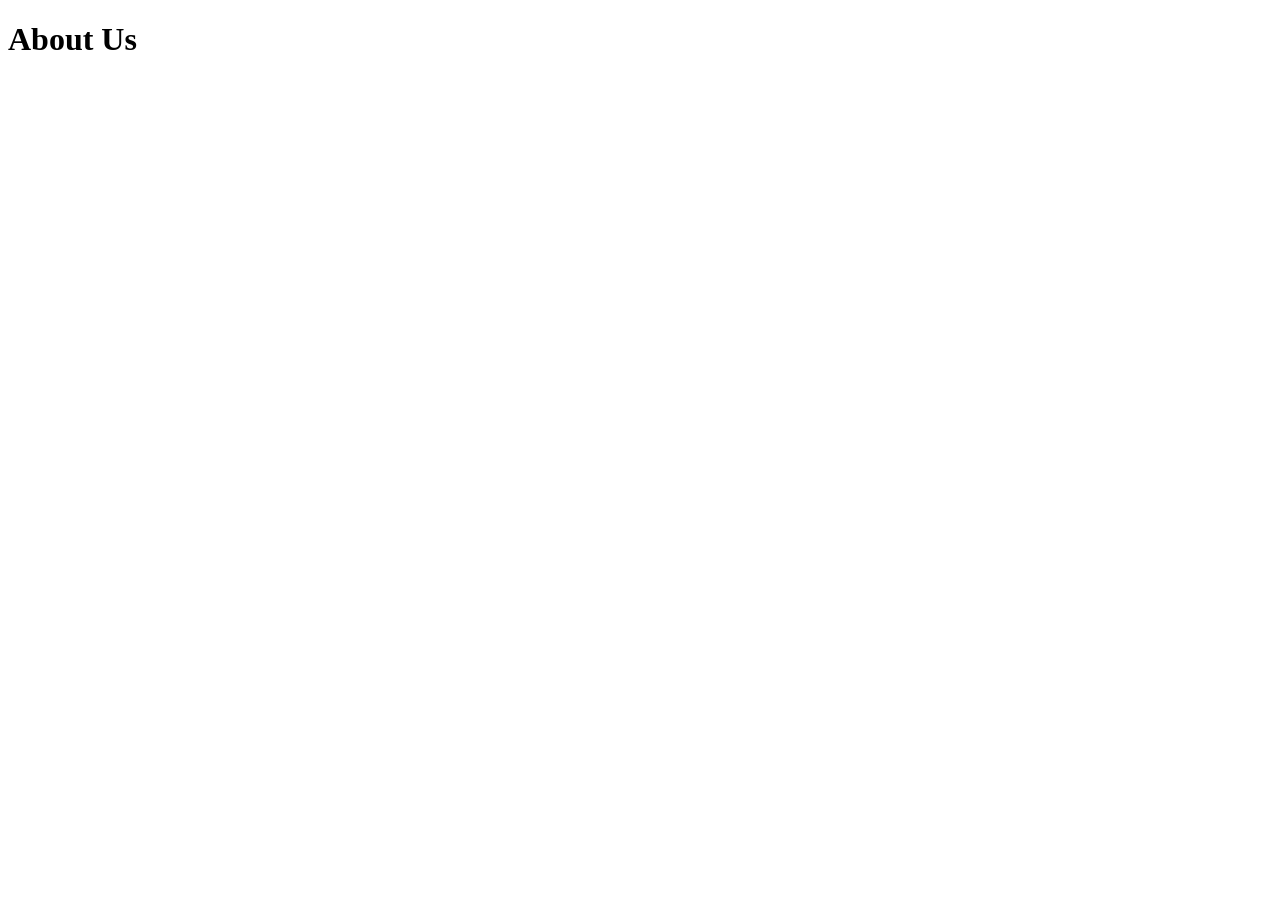
==== about.html @ 8498214c "added home content" ====
<!DOCTYPE html>
<html lang="en">
<head>
  <meta charset="UTF-8">
  <meta name="viewport" content="width=device-width, initial-scale=1.0">
  <title>about us</title>
</head>
<body>
  <h1>About Us</h1>
</body>
</html>
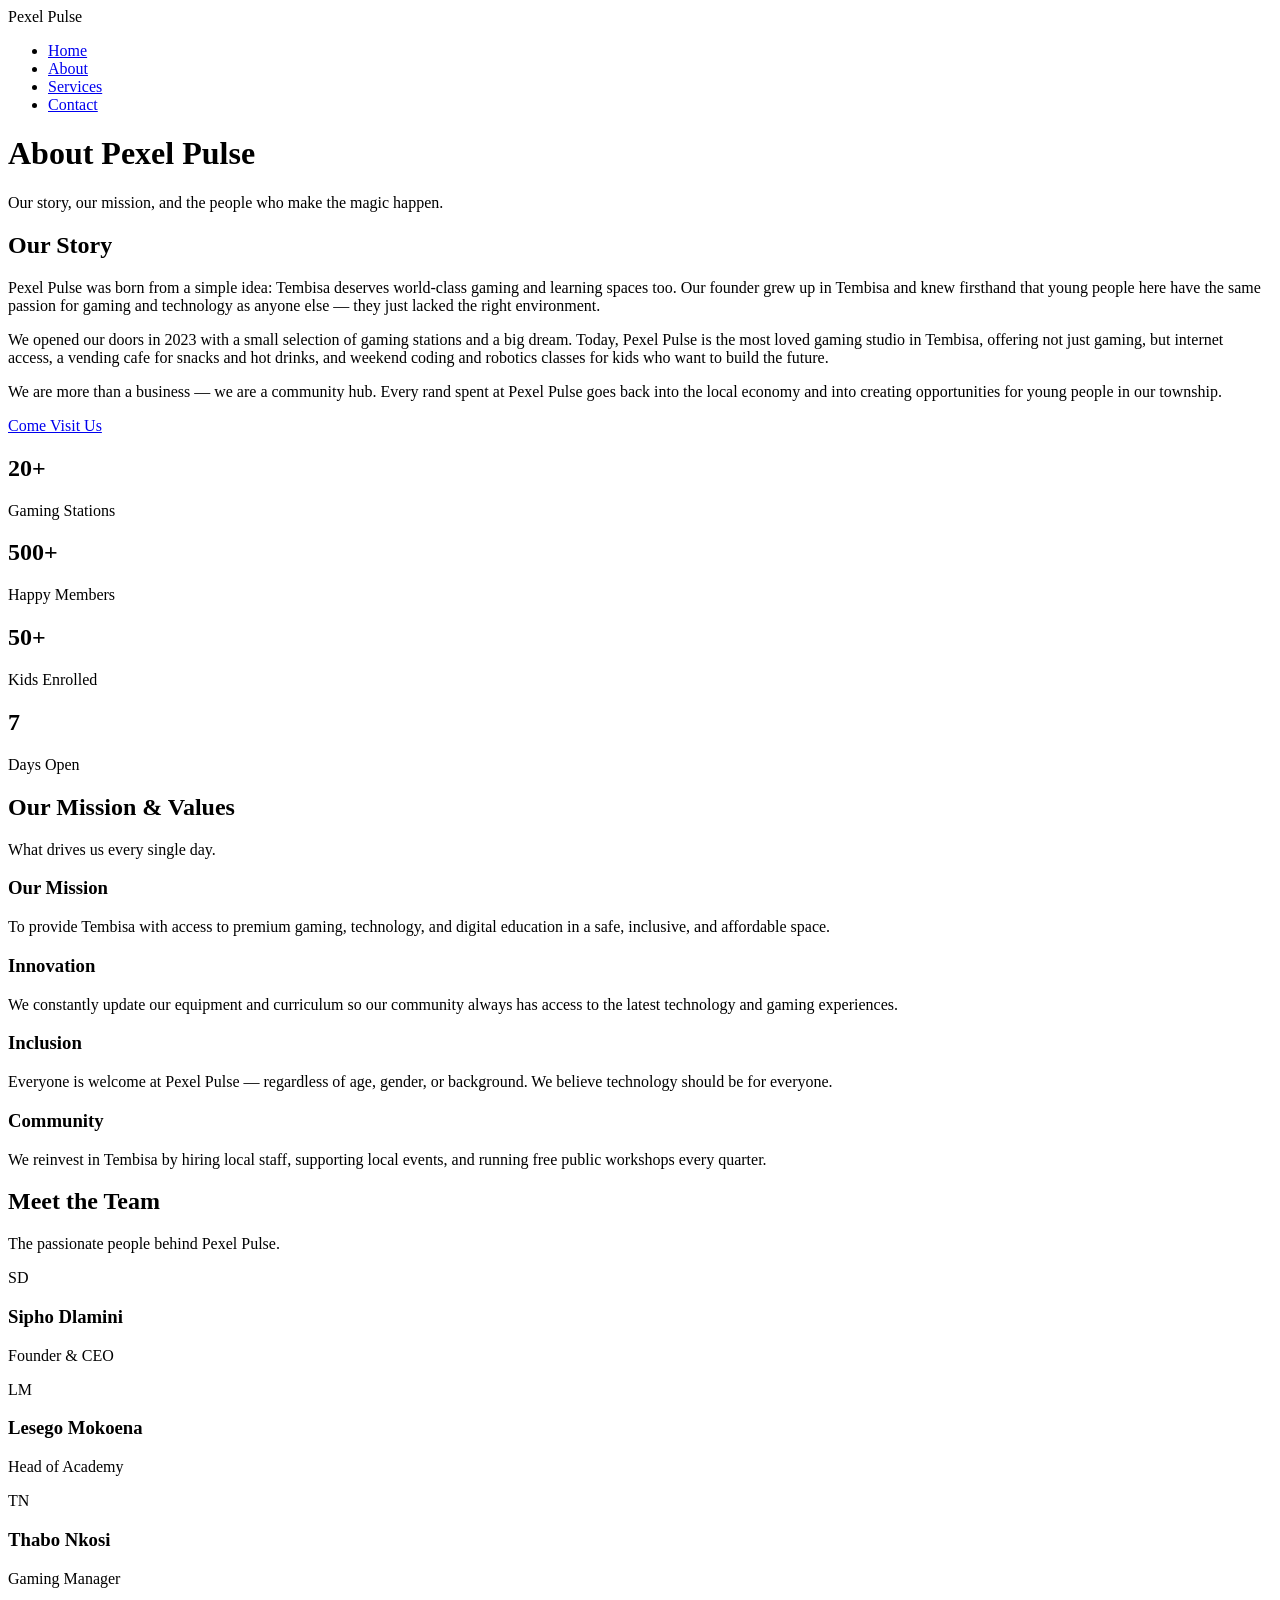
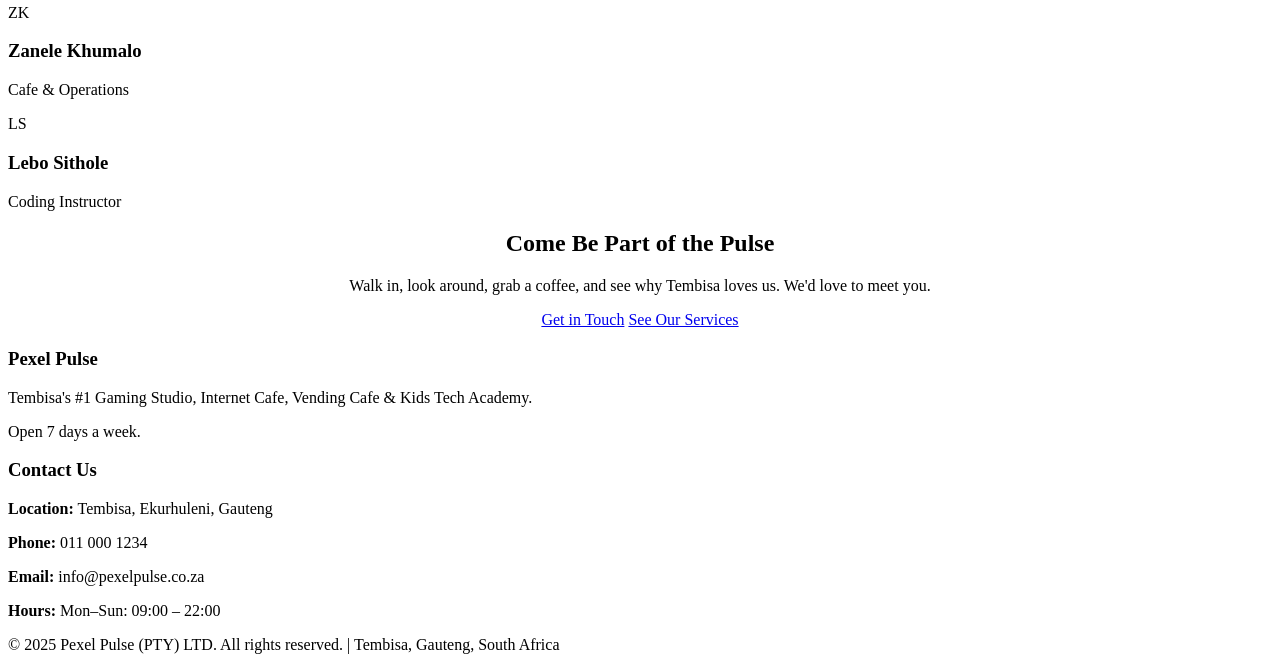
==== commit 8ace3d76: "added about page content" ====
--- a/about.html
+++ b/about.html
@@ -6,6 +6,194 @@
   <title>about us</title>
 </head>
 <body>
-  <h1>About Us</h1>
+
+  <!-- ==================== HEADER ==================== -->
+  <header>
+    <div class="header-inner">
+
+      <!-- Logo -->
+      <div class="logo">Pexel <span>Pulse</span></div>
+
+      <!-- Navigation Menu -->
+      <nav>
+        <ul>
+          <li><a href="index.html">Home</a></li>
+          <li><a href="about.html" class="active">About</a></li>
+          <li><a href="services.html">Services</a></li>
+          <li><a href="contact.html">Contact</a></li>
+        </ul>
+      </nav>
+
+    </div>
+  </header>
+
+  <!-- ==================== PAGE BANNER ==================== -->
+  <div class="page-banner">
+    <h1>About <span style="color: var(--secondary);">Pexel Pulse</span></h1>
+    <p>Our story, our mission, and the people who make the magic happen.</p>
+  </div>
+
+  <!-- ==================== OUR STORY SECTION ==================== -->
+  <div class="section">
+
+    <div class="about-intro">
+
+      <!-- Text -->
+      <div class="about-text">
+        <h2>Our Story</h2>
+        <p>Pexel Pulse was born from a simple idea: Tembisa deserves world-class gaming and learning spaces too. Our founder grew up in Tembisa and knew firsthand that young people here have the same passion for gaming and technology as anyone else — they just lacked the right environment.</p>
+        <p>We opened our doors in 2023 with a small selection of gaming stations and a big dream. Today, Pexel Pulse is the most loved gaming studio in Tembisa, offering not just gaming, but internet access, a vending cafe for snacks and hot drinks, and weekend coding and robotics classes for kids who want to build the future.</p>
+        <p>We are more than a business — we are a community hub. Every rand spent at Pexel Pulse goes back into the local economy and into creating opportunities for young people in our township.</p>
+        <a href="contact.html" class="btn btn-primary">Come Visit Us</a>
+      </div>
+
+      <!-- Visual Placeholder (where an image would go) -->
+      <div class="about-image"></div>
+
+    </div><!-- end about-intro -->
+
+    <!-- Stats Row -->
+    <div class="stats-row">
+
+      <div class="stat-box">
+        <h2>20+</h2>
+        <p>Gaming Stations</p>
+      </div>
+
+      <div class="stat-box">
+        <h2>500+</h2>
+        <p>Happy Members</p>
+      </div>
+
+      <div class="stat-box">
+        <h2>50+</h2>
+        <p>Kids Enrolled</p>
+      </div>
+
+      <div class="stat-box">
+        <h2>7</h2>
+        <p>Days Open</p>
+      </div>
+
+    </div><!-- end stats-row -->
+
+  </div><!-- end section -->
+
+  <!-- ==================== MISSION & VALUES ==================== -->
+  <div class="section-dark">
+    <div class="section">
+
+      <div class="section-title">
+        <h2>Our Mission &amp; Values</h2>
+        <p>What drives us every single day.</p>
+      </div>
+
+      <div class="cards-grid">
+
+        <div class="card">
+          <h3>Our Mission</h3>
+          <p>To provide Tembisa with access to premium gaming, technology, and digital education in a safe, inclusive, and affordable space.</p>
+        </div>
+
+        <div class="card">
+          <h3>Innovation</h3>
+          <p>We constantly update our equipment and curriculum so our community always has access to the latest technology and gaming experiences.</p>
+        </div>
+
+        <div class="card">
+          <h3>Inclusion</h3>
+          <p>Everyone is welcome at Pexel Pulse — regardless of age, gender, or background. We believe technology should be for everyone.</p>
+        </div>
+
+        <div class="card">
+          <h3>Community</h3>
+          <p>We reinvest in Tembisa by hiring local staff, supporting local events, and running free public workshops every quarter.</p>
+        </div>
+
+      </div><!-- end cards-grid -->
+
+    </div>
+  </div>
+
+  <!-- ==================== MEET THE TEAM ==================== -->
+  <div class="section">
+
+    <div class="section-title">
+      <h2>Meet the Team</h2>
+      <p>The passionate people behind Pexel Pulse.</p>
+    </div>
+
+    <div class="team-grid">
+
+      <div class="team-card">
+        <div class="avatar">SD</div>
+        <h3>Sipho Dlamini</h3>
+        <p>Founder &amp; CEO</p>
+      </div>
+
+      <div class="team-card">
+        <div class="avatar">LM</div>
+        <h3>Lesego Mokoena</h3>
+        <p>Head of Academy</p>
+      </div>
+
+      <div class="team-card">
+        <div class="avatar">TN</div>
+        <h3>Thabo Nkosi</h3>
+        <p>Gaming Manager</p>
+      </div>
+
+      <div class="team-card">
+        <div class="avatar">ZK</div>
+        <h3>Zanele Khumalo</h3>
+        <p>Cafe &amp; Operations</p>
+      </div>
+
+      <div class="team-card">
+        <div class="avatar">LS</div>
+        <h3>Lebo Sithole</h3>
+        <p>Coding Instructor</p>
+      </div>
+
+    </div><!-- end team-grid -->
+
+  </div>
+
+  <!-- ==================== CALL TO ACTION ==================== -->
+  <div class="section-dark">
+    <div class="section" style="text-align: center;">
+      <h2>Come Be Part of the Pulse</h2>
+      <p>Walk in, look around, grab a coffee, and see why Tembisa loves us. We'd love to meet you.</p>
+      <a href="contact.html" class="btn btn-primary">Get in Touch</a>
+      <a href="services.html" class="btn btn-outline">See Our Services</a>
+    </div>
+  </div>
+
+  <!-- ==================== FOOTER ==================== -->
+  <footer>
+    <div class="footer-inner">
+
+      <div class="footer-col">
+        <h3>Pexel <span style="color: var(--secondary);">Pulse</span></h3>
+        <p>Tembisa's #1 Gaming Studio, Internet Cafe, Vending Cafe &amp; Kids Tech Academy.</p>
+        <p>Open 7 days a week.</p>
+      </div>
+
+      <div class="footer-col">
+        <h3>Contact Us</h3>
+        <p><strong>Location:</strong> Tembisa, Ekurhuleni, Gauteng</p>
+        <p><strong>Phone:</strong> 011 000 1234</p>
+        <p><strong>Email:</strong> info@pexelpulse.co.za</p>
+        <p><strong>Hours:</strong> Mon–Sun: 09:00 – 22:00</p>
+      </div>
+
+    </div>
+
+    <div class="footer-bottom">
+      <p>&copy; 2025 Pexel Pulse (PTY) LTD. All rights reserved. | Tembisa, Gauteng, South Africa</p>
+    </div>
+
+  </footer>
+
 </body>
-</html>+</html>
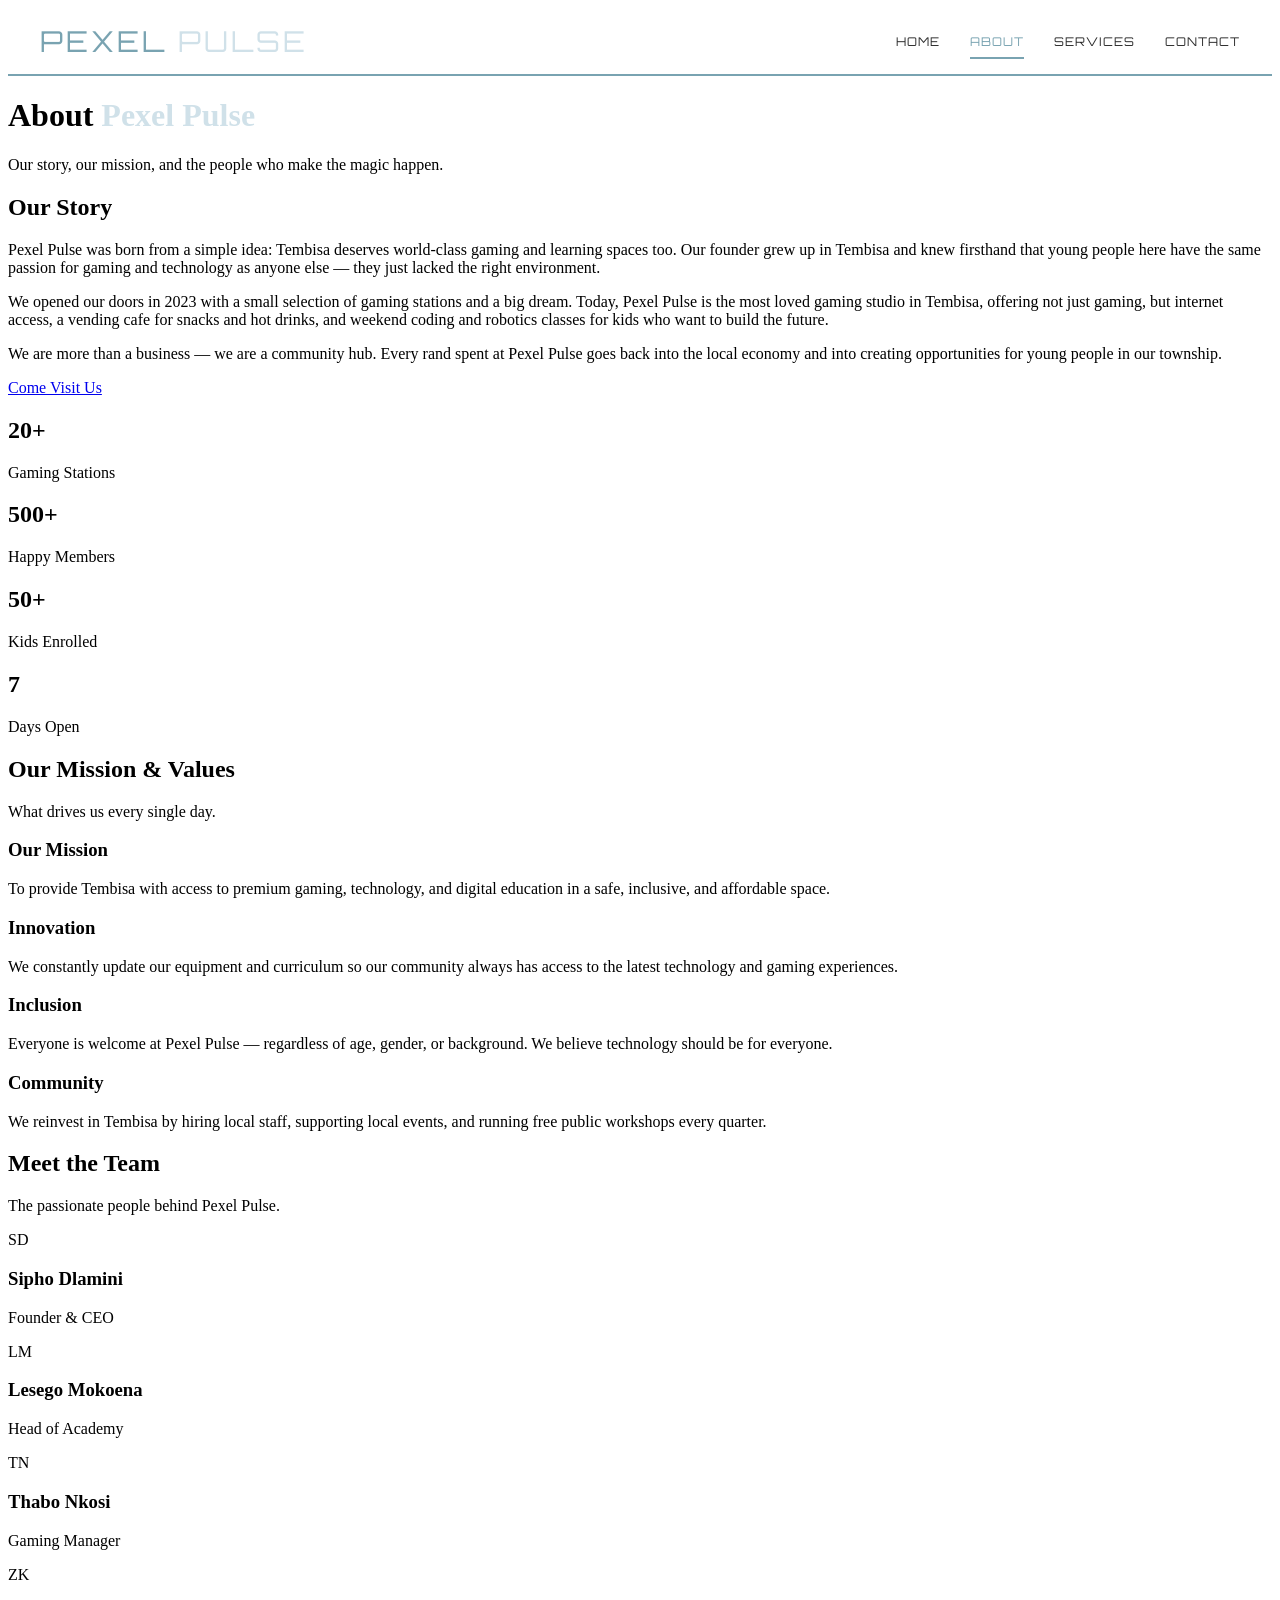
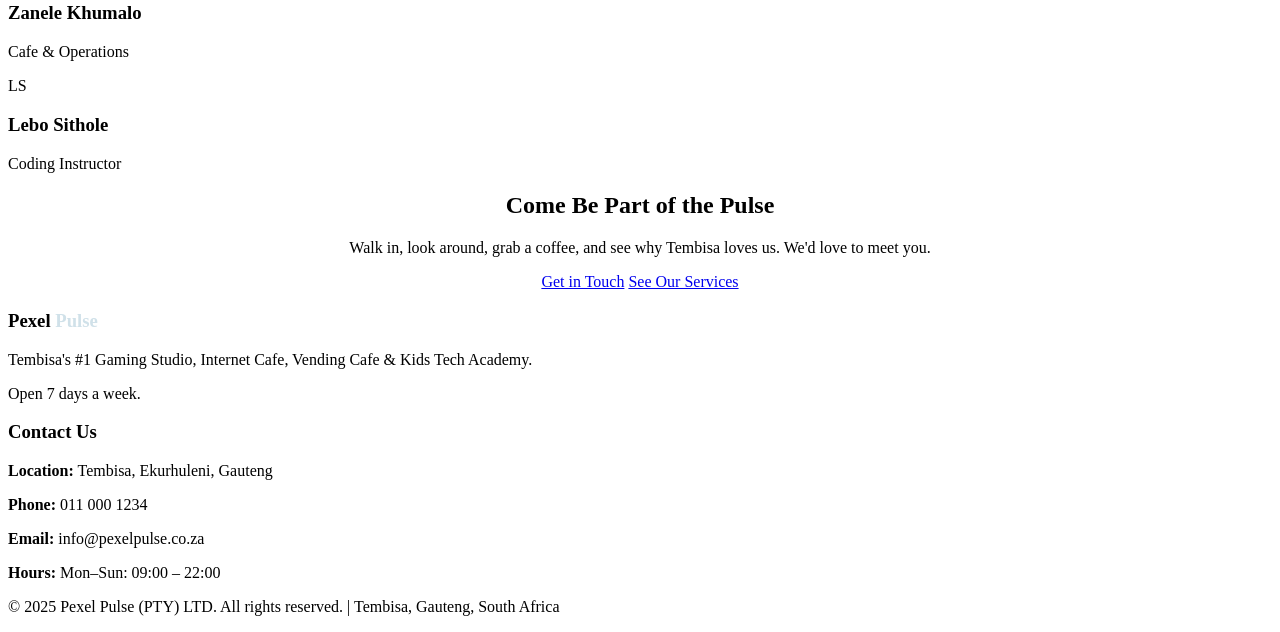
==== commit 58f72215: "added css styling on the footer and nav bar" ====
--- a/about.html
+++ b/about.html
@@ -1,20 +1,21 @@
-<!DOCTYPE html>
+﻿<!DOCTYPE html>
 <html lang="en">
 <head>
   <meta charset="UTF-8">
   <meta name="viewport" content="width=device-width, initial-scale=1.0">
   <title>about us</title>
+  <link rel="stylesheet" href="css/styles.css">
 </head>
 <body>
 
-  <!-- ==================== HEADER ==================== -->
+  <!-- header Section -->
   <header>
     <div class="header-inner">
 
-      <!-- Logo -->
+      <!-- logo Area -->
       <div class="logo">Pexel <span>Pulse</span></div>
 
-      <!-- Navigation Menu -->
+      <!-- navigation Menu -->
       <nav>
         <ul>
           <li><a href="index.html">Home</a></li>
@@ -27,18 +28,18 @@
     </div>
   </header>
 
-  <!-- ==================== PAGE BANNER ==================== -->
+  <!-- Banner -->
   <div class="page-banner">
     <h1>About <span style="color: var(--secondary);">Pexel Pulse</span></h1>
     <p>Our story, our mission, and the people who make the magic happen.</p>
   </div>
 
-  <!-- ==================== OUR STORY SECTION ==================== -->
+  <!-- our Story Section -->
   <div class="section">
 
     <div class="about-intro">
 
-      <!-- Text -->
+      <!-- intro Text -->
       <div class="about-text">
         <h2>Our Story</h2>
         <p>Pexel Pulse was born from a simple idea: Tembisa deserves world-class gaming and learning spaces too. Our founder grew up in Tembisa and knew firsthand that young people here have the same passion for gaming and technology as anyone else — they just lacked the right environment.</p>
@@ -47,12 +48,12 @@
         <a href="contact.html" class="btn btn-primary">Come Visit Us</a>
       </div>
 
-      <!-- Visual Placeholder (where an image would go) -->
+      <!-- about Image-->
       <div class="about-image"></div>
 
-    </div><!-- end about-intro -->
-
-    <!-- Stats Row -->
+    </div>
+
+    <!-- stats Row -->
     <div class="stats-row">
 
       <div class="stat-box">
@@ -75,11 +76,11 @@
         <p>Days Open</p>
       </div>
 
-    </div><!-- end stats-row -->
-
-  </div><!-- end section -->
-
-  <!-- ==================== MISSION & VALUES ==================== -->
+    </div>
+
+  </div>
+
+  <!-- mission And Values -->
   <div class="section-dark">
     <div class="section">
 
@@ -110,12 +111,12 @@
           <p>We reinvest in Tembisa by hiring local staff, supporting local events, and running free public workshops every quarter.</p>
         </div>
 
-      </div><!-- end cards-grid -->
-
-    </div>
-  </div>
-
-  <!-- ==================== MEET THE TEAM ==================== -->
+      </div>
+
+    </div>
+  </div>
+
+  <!-- meet The Team -->
   <div class="section">
 
     <div class="section-title">
@@ -155,11 +156,11 @@
         <p>Coding Instructor</p>
       </div>
 
-    </div><!-- end team-grid -->
-
-  </div>
-
-  <!-- ==================== CALL TO ACTION ==================== -->
+    </div>
+
+  </div>
+
+  <!-- call To Action -->
   <div class="section-dark">
     <div class="section" style="text-align: center;">
       <h2>Come Be Part of the Pulse</h2>
@@ -169,7 +170,7 @@
     </div>
   </div>
 
-  <!-- ==================== FOOTER ==================== -->
+  <!-- footer -->
   <footer>
     <div class="footer-inner">
 
--- a/css/styles.css
+++ b/css/styles.css
@@ -0,0 +1,98 @@
+@import url('https://fonts.googleapis.com/css2?family=Orbitron:wght@400;700;900&family=Exo+2:wght@300;400;600&display=swap');
+
+:root {
+  --primary: #79A3B1;
+  --primary-dark: #5f8d9b;
+  --secondary: #D0E1E9;
+  --white: #FFFFFF;
+  --dark2: #FFFFFF;
+  --text-light: #2D2D2D;
+  --heading-font: 'Orbitron', sans-serif;
+  --body-font: 'Exo 2', sans-serif;
+}
+
+/* Header & Navigation */
+
+header {
+  background-color: var(--dark2);
+  border-bottom: 2px solid var(--primary);
+  padding: 0 20px;
+  position: sticky;
+  top: 0;
+  z-index: 999;
+}
+
+.header-inner {
+  display: flex;
+  justify-content: space-between;
+  align-items: center;
+  max-width: 1200px;
+  margin: 0 auto;
+  padding: 15px 0;
+}
+
+.logo {
+  font-family: var(--heading-font);
+  font-size: 1.8em;
+  color: var(--primary);
+  letter-spacing: 3px;
+  text-transform: uppercase;
+}
+
+.logo span {
+  color: var(--secondary);
+}
+
+nav ul {
+  display: flex;
+  gap: 30px;
+  list-style: none;
+  margin: 0;
+  padding: 0;
+}
+
+nav ul li a {
+  font-family: var(--heading-font);
+  font-size: 0.75em;
+  color: var(--text-light);
+  text-transform: uppercase;
+  letter-spacing: 1px;
+  padding: 8px 0;
+  border-bottom: 2px solid transparent;
+  text-decoration: none;
+}
+
+nav ul li a:hover {
+  color: var(--primary);
+  border-bottom: 2px solid var(--primary);
+}
+
+nav ul li a.active {
+  color: var(--primary);
+  border-bottom: 2px solid var(--primary);
+}
+
+/* Navbar - responsive */
+@media (max-width: 768px) {
+  .header-inner {
+    flex-direction: column;
+    gap: 15px;
+    padding: 15px 0;
+  }
+
+  nav ul {
+    gap: 15px;
+    flex-wrap: wrap;
+    justify-content: center;
+  }
+
+  nav ul li a {
+    font-size: 0.65em;
+  }
+}
+
+@media (max-width: 480px) {
+  nav ul {
+    gap: 10px;
+  }
+}
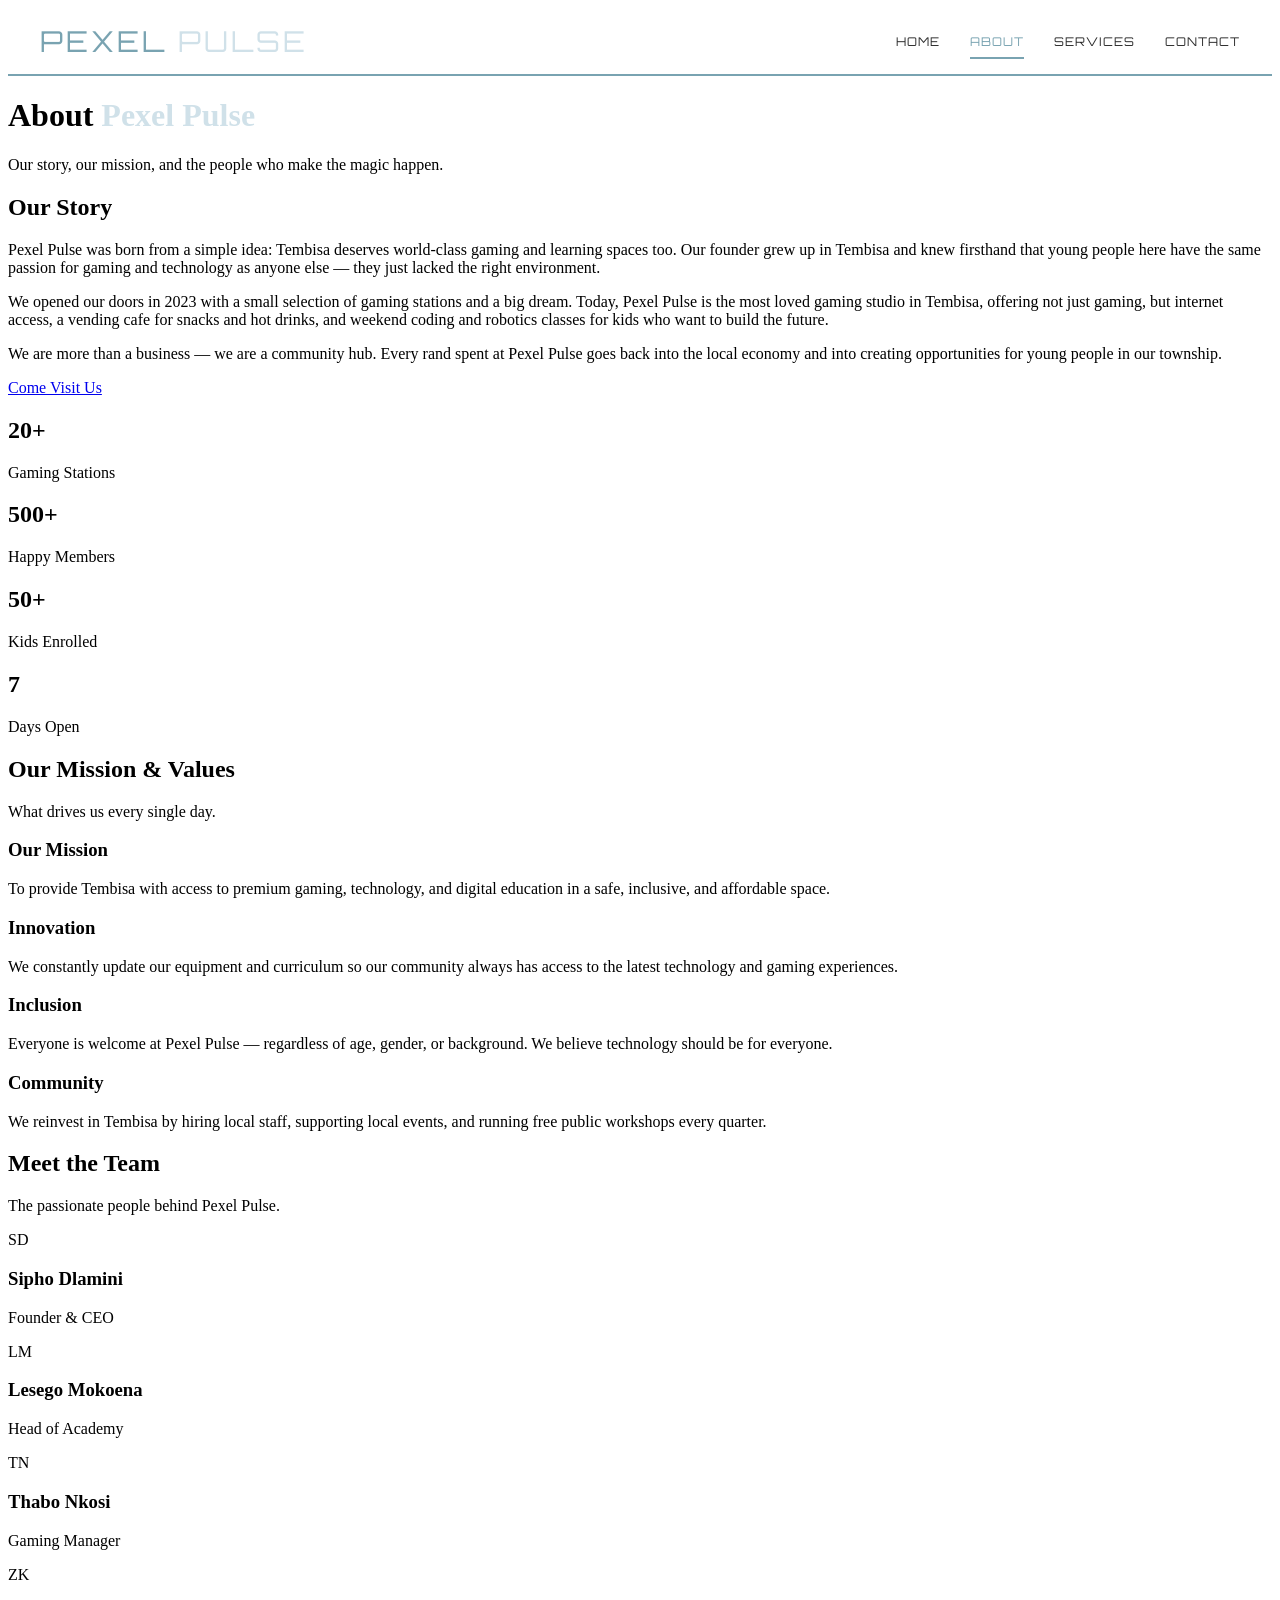
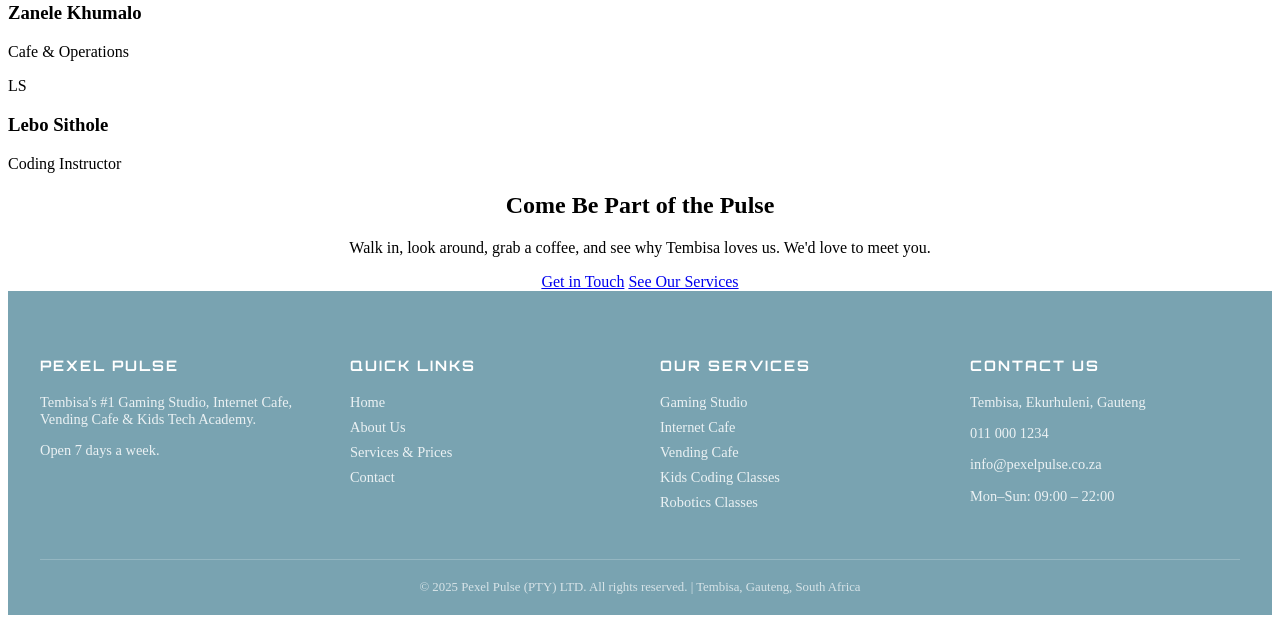
==== commit 2729c99e: "updated footer ui" ====
--- a/about.html
+++ b/about.html
@@ -170,22 +170,39 @@
     </div>
   </div>
 
-  <!-- footer -->
+  <!-- footer Section -->
   <footer>
     <div class="footer-inner">
 
       <div class="footer-col">
-        <h3>Pexel <span style="color: var(--secondary);">Pulse</span></h3>
+        <h3>Pexel Pulse</h3>
         <p>Tembisa's #1 Gaming Studio, Internet Cafe, Vending Cafe &amp; Kids Tech Academy.</p>
         <p>Open 7 days a week.</p>
       </div>
 
       <div class="footer-col">
+        <h3>Quick Links</h3>
+        <a href="index.html">Home</a>
+        <a href="about.html">About Us</a>
+        <a href="services.html">Services &amp; Prices</a>
+        <a href="contact.html">Contact</a>
+      </div>
+
+      <div class="footer-col">
+        <h3>Our Services</h3>
+        <a href="services.html">Gaming Studio</a>
+        <a href="services.html">Internet Cafe</a>
+        <a href="services.html">Vending Cafe</a>
+        <a href="services.html">Kids Coding Classes</a>
+        <a href="services.html">Robotics Classes</a>
+      </div>
+
+      <div class="footer-col">
         <h3>Contact Us</h3>
-        <p><strong>Location:</strong> Tembisa, Ekurhuleni, Gauteng</p>
-        <p><strong>Phone:</strong> 011 000 1234</p>
-        <p><strong>Email:</strong> info@pexelpulse.co.za</p>
-        <p><strong>Hours:</strong> Mon–Sun: 09:00 – 22:00</p>
+        <p>Tembisa, Ekurhuleni, Gauteng</p>
+        <p>011 000 1234</p>
+        <p>info@pexelpulse.co.za</p>
+        <p>Mon–Sun: 09:00 – 22:00</p>
       </div>
 
     </div>
@@ -193,7 +210,6 @@
     <div class="footer-bottom">
       <p>&copy; 2025 Pexel Pulse (PTY) LTD. All rights reserved. | Tembisa, Gauteng, South Africa</p>
     </div>
-
   </footer>
 
 </body>
--- a/css/styles.css
+++ b/css/styles.css
@@ -4,9 +4,11 @@
   --primary: #79A3B1;
   --primary-dark: #5f8d9b;
   --secondary: #D0E1E9;
-  --white: #FFFFFF;
-  --dark2: #FFFFFF;
-  --text-light: #2D2D2D;
+  --white: #ffffff;
+  --dark2: #ffffff;
+  --text-light: #2d2d2d;
+  --text-muted: #5a5a5a;
+  --primary-rgb: 121, 163, 177;
   --heading-font: 'Orbitron', sans-serif;
   --body-font: 'Exo 2', sans-serif;
 }
@@ -72,6 +74,64 @@
   border-bottom: 2px solid var(--primary);
 }
 
+/* Footer - four columns */
+
+footer {
+  background-color: var(--primary);
+  border-top: none;
+  padding: 50px 20px 20px 20px;
+}
+
+.footer-inner {
+  display: flex;
+  flex-wrap: wrap;
+  gap: 40px;
+  justify-content: space-between;
+  max-width: 1200px;
+  margin: 0 auto 40px auto;
+}
+
+.footer-col {
+  flex: 1;
+  min-width: 180px;
+}
+
+.footer-col h3 {
+  font-family: var(--heading-font);
+  font-size: 0.9em;
+  text-transform: uppercase;
+  letter-spacing: 2px;
+  margin-bottom: 20px;
+  color: var(--white);
+}
+
+.footer-col p,
+.footer-col a {
+  color: rgba(255, 255, 255, 0.85);
+  font-size: 0.9em;
+  display: block;
+  margin-bottom: 8px;
+  text-decoration: none;
+}
+
+.footer-col a:hover {
+  color: var(--white);
+}
+
+.footer-bottom {
+  text-align: center;
+  padding-top: 20px;
+  border-top: 1px solid rgba(255, 255, 255, 0.2);
+  color: rgba(255, 255, 255, 0.7);
+  font-size: 0.8em;
+  max-width: 1200px;
+  margin: 0 auto;
+}
+
+.footer-bottom p {
+  margin: 0;
+}
+
 /* Navbar - responsive */
 @media (max-width: 768px) {
   .header-inner {
@@ -89,6 +149,11 @@
   nav ul li a {
     font-size: 0.65em;
   }
+
+  .footer-inner {
+    flex-direction: column;
+    gap: 30px;
+  }
 }
 
 @media (max-width: 480px) {
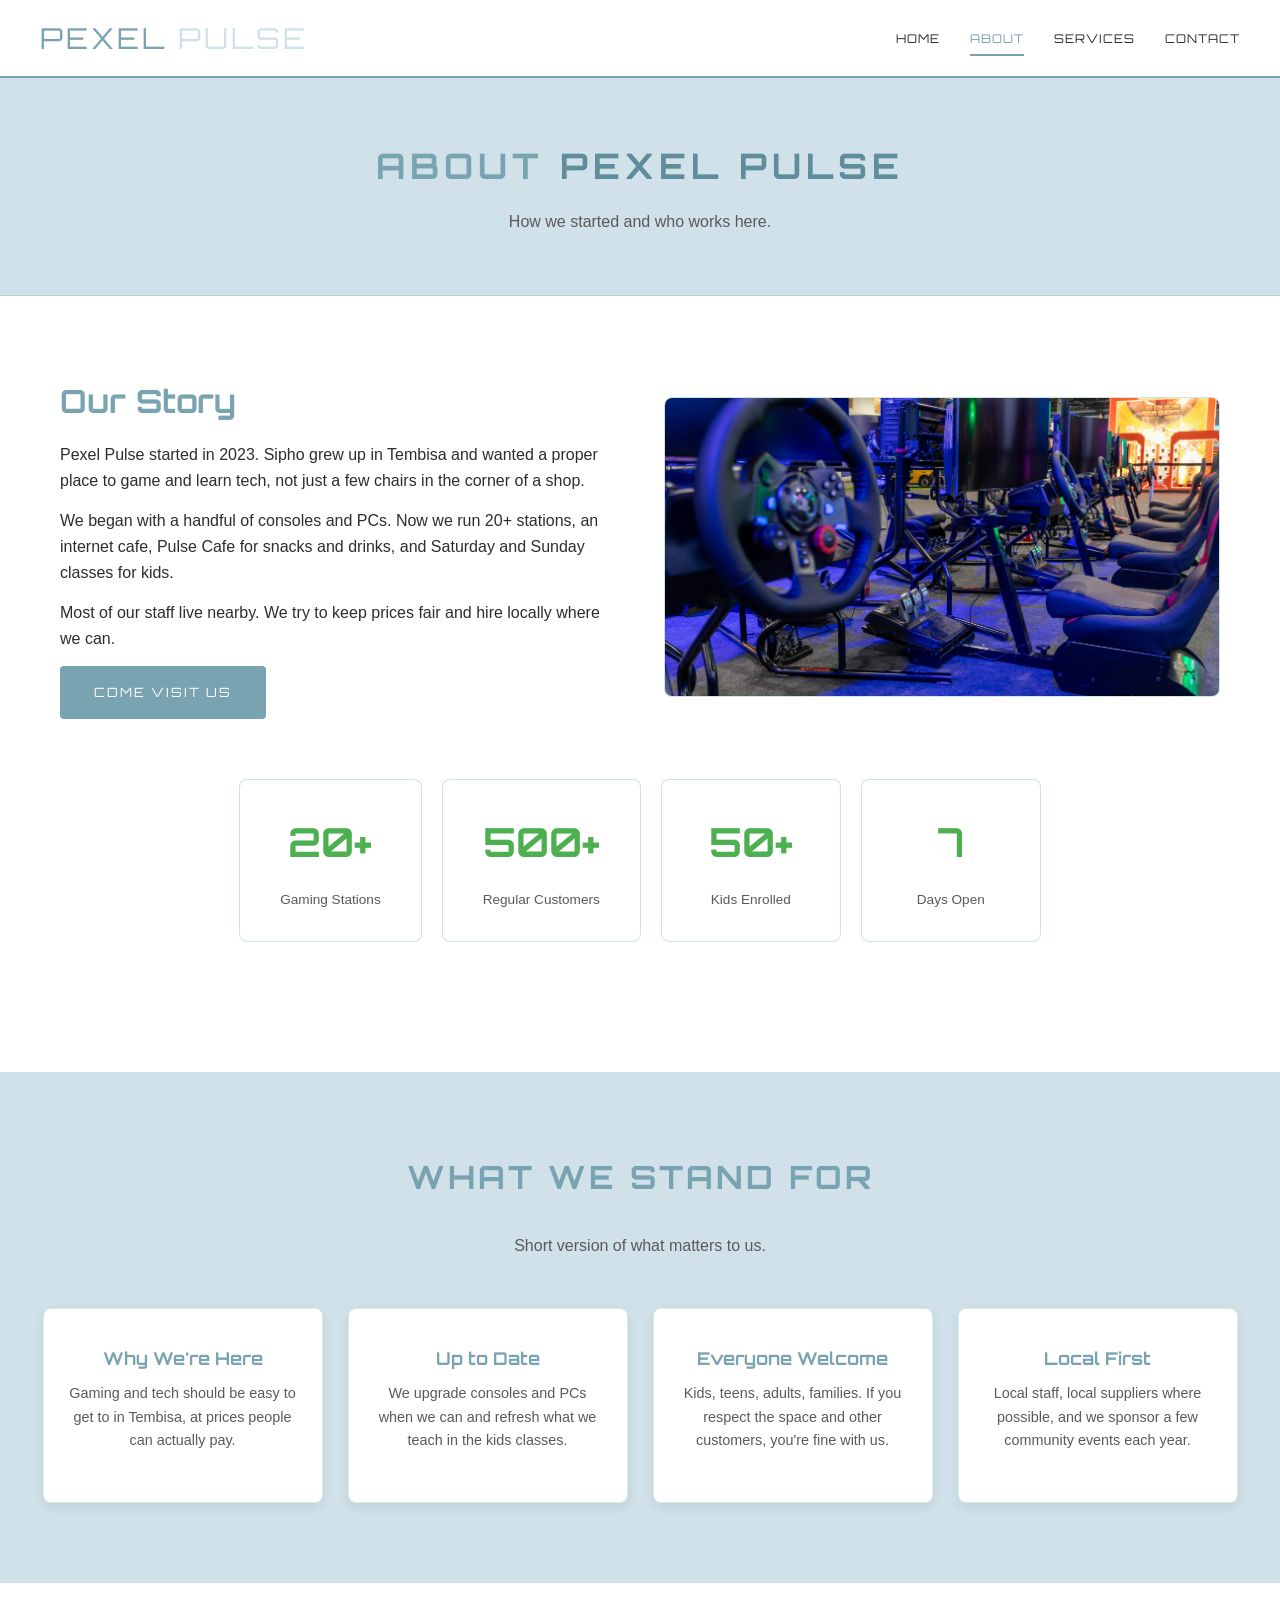
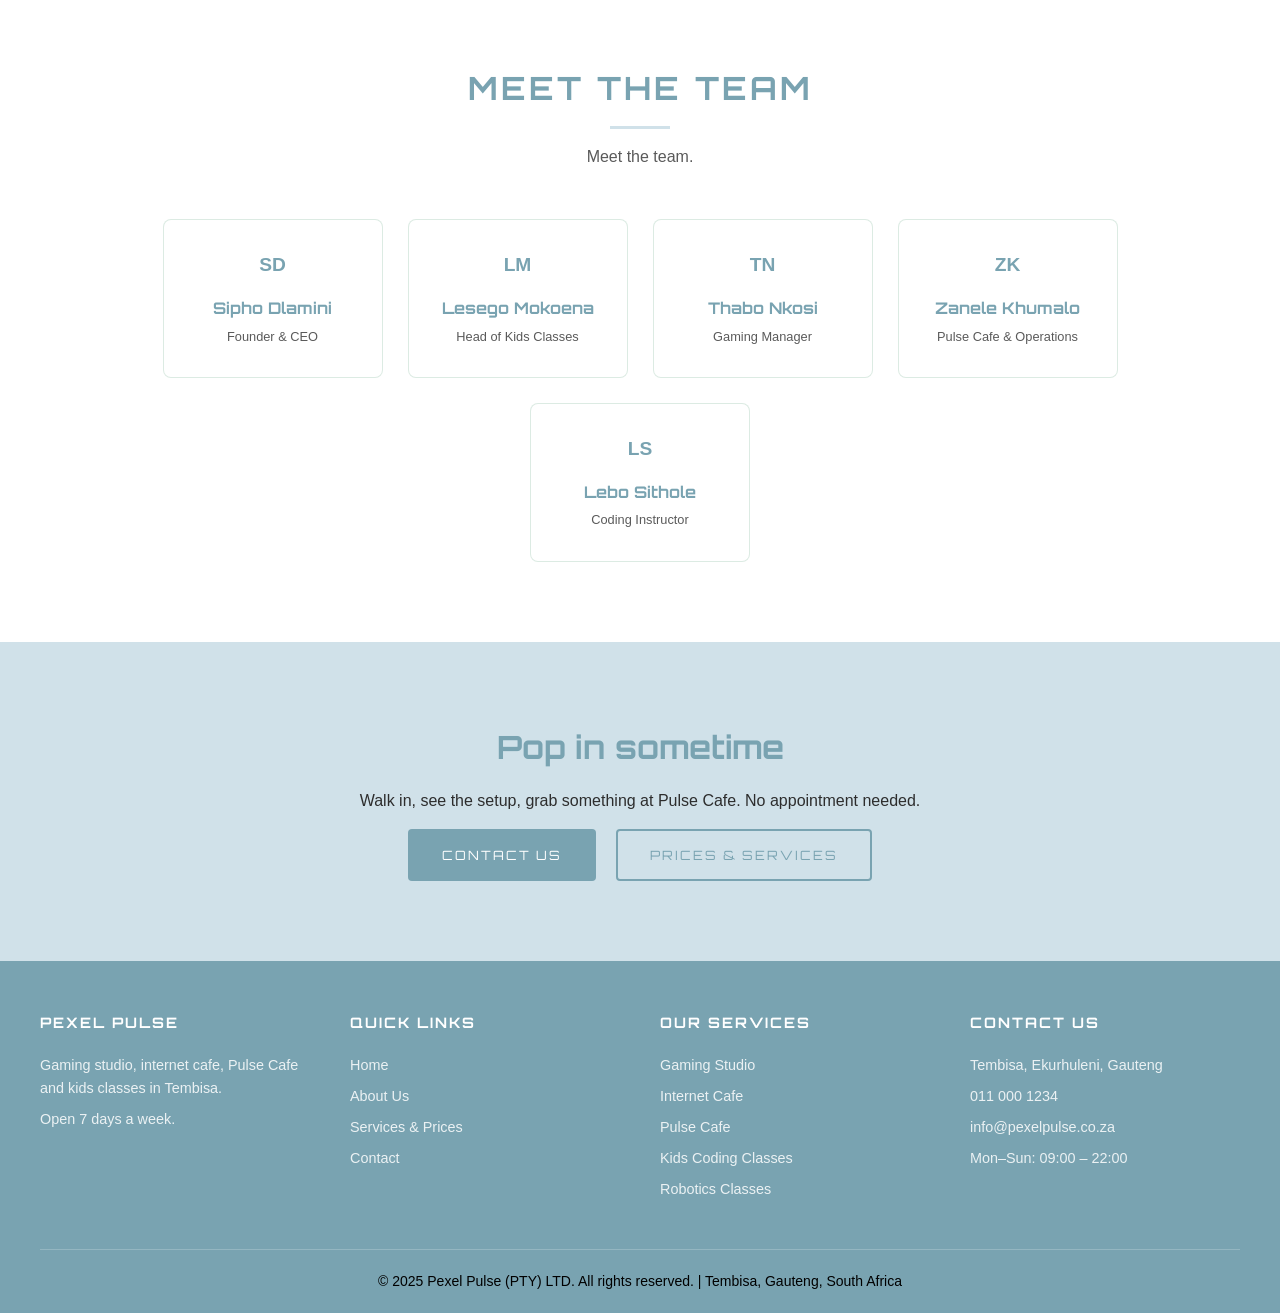
==== commit b714605b: "added a global styling for all the pages" ====
--- a/about.html
+++ b/about.html
@@ -30,8 +30,8 @@
 
   <!-- Banner -->
   <div class="page-banner">
-    <h1>About <span style="color: var(--secondary);">Pexel Pulse</span></h1>
-    <p>Our story, our mission, and the people who make the magic happen.</p>
+    <h1>About <span>Pexel Pulse</span></h1>
+    <p>How we started and who works here.</p>
   </div>
 
   <!-- our Story Section -->
@@ -42,14 +42,16 @@
       <!-- intro Text -->
       <div class="about-text">
         <h2>Our Story</h2>
-        <p>Pexel Pulse was born from a simple idea: Tembisa deserves world-class gaming and learning spaces too. Our founder grew up in Tembisa and knew firsthand that young people here have the same passion for gaming and technology as anyone else — they just lacked the right environment.</p>
-        <p>We opened our doors in 2023 with a small selection of gaming stations and a big dream. Today, Pexel Pulse is the most loved gaming studio in Tembisa, offering not just gaming, but internet access, a vending cafe for snacks and hot drinks, and weekend coding and robotics classes for kids who want to build the future.</p>
-        <p>We are more than a business — we are a community hub. Every rand spent at Pexel Pulse goes back into the local economy and into creating opportunities for young people in our township.</p>
+        <p>Pexel Pulse started in 2023. Sipho grew up in Tembisa and wanted a proper place to game and learn tech, not just a few chairs in the corner of a shop.</p>
+        <p>We began with a handful of consoles and PCs. Now we run 20+ stations, an internet cafe, Pulse Cafe for snacks and drinks, and Saturday and Sunday classes for kids.</p>
+        <p>Most of our staff live nearby. We try to keep prices fair and hire locally where we can.</p>
         <a href="contact.html" class="btn btn-primary">Come Visit Us</a>
       </div>
 
-      <!-- about Image-->
-      <div class="about-image"></div>
+      <!-- about Image -->
+      <div class="about-image">
+        <img src="images/gaming1.jpg" alt="Gaming area inside Pexel Pulse">
+      </div>
 
     </div>
 
@@ -63,7 +65,7 @@
 
       <div class="stat-box">
         <h2>500+</h2>
-        <p>Happy Members</p>
+        <p>Regular Customers</p>
       </div>
 
       <div class="stat-box">
@@ -85,30 +87,30 @@
     <div class="section">
 
       <div class="section-title">
-        <h2>Our Mission &amp; Values</h2>
-        <p>What drives us every single day.</p>
+        <h2>What We Stand For</h2>
+        <p>Short version of what matters to us.</p>
       </div>
 
       <div class="cards-grid">
 
         <div class="card">
-          <h3>Our Mission</h3>
-          <p>To provide Tembisa with access to premium gaming, technology, and digital education in a safe, inclusive, and affordable space.</p>
-        </div>
-
-        <div class="card">
-          <h3>Innovation</h3>
-          <p>We constantly update our equipment and curriculum so our community always has access to the latest technology and gaming experiences.</p>
-        </div>
-
-        <div class="card">
-          <h3>Inclusion</h3>
-          <p>Everyone is welcome at Pexel Pulse — regardless of age, gender, or background. We believe technology should be for everyone.</p>
-        </div>
-
-        <div class="card">
-          <h3>Community</h3>
-          <p>We reinvest in Tembisa by hiring local staff, supporting local events, and running free public workshops every quarter.</p>
+          <h3>Why We're Here</h3>
+          <p>Gaming and tech should be easy to get to in Tembisa, at prices people can actually pay.</p>
+        </div>
+
+        <div class="card">
+          <h3>Up to Date</h3>
+          <p>We upgrade consoles and PCs when we can and refresh what we teach in the kids classes.</p>
+        </div>
+
+        <div class="card">
+          <h3>Everyone Welcome</h3>
+          <p>Kids, teens, adults, families. If you respect the space and other customers, you're fine with us.</p>
+        </div>
+
+        <div class="card">
+          <h3>Local First</h3>
+          <p>Local staff, local suppliers where possible, and we sponsor a few community events each year.</p>
         </div>
 
       </div>
@@ -121,7 +123,7 @@
 
     <div class="section-title">
       <h2>Meet the Team</h2>
-      <p>The passionate people behind Pexel Pulse.</p>
+      <p>Meet the team.</p>
     </div>
 
     <div class="team-grid">
@@ -135,7 +137,7 @@
       <div class="team-card">
         <div class="avatar">LM</div>
         <h3>Lesego Mokoena</h3>
-        <p>Head of Academy</p>
+        <p>Head of Kids Classes</p>
       </div>
 
       <div class="team-card">
@@ -147,7 +149,7 @@
       <div class="team-card">
         <div class="avatar">ZK</div>
         <h3>Zanele Khumalo</h3>
-        <p>Cafe &amp; Operations</p>
+        <p>Pulse Cafe &amp; Operations</p>
       </div>
 
       <div class="team-card">
@@ -163,10 +165,10 @@
   <!-- call To Action -->
   <div class="section-dark">
     <div class="section" style="text-align: center;">
-      <h2>Come Be Part of the Pulse</h2>
-      <p>Walk in, look around, grab a coffee, and see why Tembisa loves us. We'd love to meet you.</p>
-      <a href="contact.html" class="btn btn-primary">Get in Touch</a>
-      <a href="services.html" class="btn btn-outline">See Our Services</a>
+      <h2>Pop in sometime</h2>
+      <p>Walk in, see the setup, grab something at Pulse Cafe. No appointment needed.</p>
+      <a href="contact.html" class="btn btn-primary">Contact Us</a>
+      <a href="services.html" class="btn btn-outline">Prices &amp; Services</a>
     </div>
   </div>
 
@@ -176,7 +178,7 @@
 
       <div class="footer-col">
         <h3>Pexel Pulse</h3>
-        <p>Tembisa's #1 Gaming Studio, Internet Cafe, Vending Cafe &amp; Kids Tech Academy.</p>
+        <p>Gaming studio, internet cafe, Pulse Cafe and kids classes in Tembisa.</p>
         <p>Open 7 days a week.</p>
       </div>
 
@@ -192,7 +194,7 @@
         <h3>Our Services</h3>
         <a href="services.html">Gaming Studio</a>
         <a href="services.html">Internet Cafe</a>
-        <a href="services.html">Vending Cafe</a>
+        <a href="services.html">Pulse Cafe</a>
         <a href="services.html">Kids Coding Classes</a>
         <a href="services.html">Robotics Classes</a>
       </div>
--- a/css/styles.css
+++ b/css/styles.css
@@ -1,16 +1,76 @@
+/* =============================================
+   PEXEL PULSE - Main Stylesheet
+   ============================================= */
+
 @import url('https://fonts.googleapis.com/css2?family=Orbitron:wght@400;700;900&family=Exo+2:wght@300;400;600&display=swap');
 
 :root {
   --primary: #79A3B1;
   --primary-dark: #5f8d9b;
+  --primary-light: #b5d6e0;
   --secondary: #D0E1E9;
-  --white: #ffffff;
-  --dark2: #ffffff;
-  --text-light: #2d2d2d;
+  --accent: #4CAF50;
+  --white: #FFFFFF;
+  --dark: #FFFFFF;
+  --dark2: #FFFFFF;
+  --dark3: #D0E1E9;
+  --text-light: #2D2D2D;
   --text-muted: #5a5a5a;
   --primary-rgb: 121, 163, 177;
   --heading-font: 'Orbitron', sans-serif;
   --body-font: 'Exo 2', sans-serif;
+}
+
+* {
+  margin: 0;
+  padding: 0;
+  box-sizing: border-box;
+}
+
+body {
+  background-color: var(--dark);
+  color: var(--text-light);
+  font-family: var(--body-font);
+  font-size: 16px;
+  line-height: 1.6;
+}
+
+h1, h2, h3, h4 {
+  font-family: var(--heading-font);
+  color: var(--primary);
+  margin-bottom: 15px;
+}
+
+h1 { font-size: 2.5em; }
+h2 { font-size: 2em; }
+h3 { font-size: 1.4em; }
+
+p {
+  margin-bottom: 15px;
+  color: var(--text-light);
+}
+
+a {
+  text-decoration: none;
+  color: var(--primary);
+}
+
+a:hover {
+  color: var(--secondary);
+}
+
+a.btn,
+a.btn:hover {
+  text-decoration: none;
+}
+
+img {
+  max-width: 100%;
+  display: block;
+}
+
+ul {
+  list-style: none;
 }
 
 /* Header & Navigation */
@@ -48,9 +108,6 @@
 nav ul {
   display: flex;
   gap: 30px;
-  list-style: none;
-  margin: 0;
-  padding: 0;
 }
 
 nav ul li a {
@@ -61,7 +118,6 @@
   letter-spacing: 1px;
   padding: 8px 0;
   border-bottom: 2px solid transparent;
-  text-decoration: none;
 }
 
 nav ul li a:hover {
@@ -74,7 +130,230 @@
   border-bottom: 2px solid var(--primary);
 }
 
-/* Footer - four columns */
+/* Hero Section */
+
+.hero {
+  background-color: var(--dark3);
+  text-align: center;
+  padding: 100px 20px 100px 20px;
+  border-bottom: none;
+}
+
+.hero h1 {
+  font-size: 3em;
+  text-transform: uppercase;
+  letter-spacing: 5px;
+  margin-bottom: 10px;
+}
+
+.hero h1 span {
+  color: var(--white);
+}
+
+.hero p {
+  font-size: 1.2em;
+  color: var(--text-muted);
+  max-width: 600px;
+  margin: 0 auto 30px auto;
+}
+
+.hero-location {
+  font-size: 0.9em;
+  color: var(--accent);
+  letter-spacing: 2px;
+  margin-bottom: 30px;
+}
+
+/* Buttons */
+
+.btn {
+  display: inline-block;
+  padding: 14px 32px;
+  font-family: var(--heading-font);
+  font-size: 0.8em;
+  text-transform: uppercase;
+  letter-spacing: 2px;
+  border-radius: 4px;
+  cursor: pointer;
+}
+
+.btn-primary,
+a.btn-primary {
+  background-color: var(--primary);
+  color: var(--white);
+  border: 2px solid transparent;
+}
+
+.btn-primary:hover,
+a.btn-primary:hover {
+  background-color: var(--secondary);
+  color: var(--primary);
+  border-color: var(--primary-light);
+}
+
+.btn-outline,
+a.btn-outline {
+  background-color: transparent;
+  border: 2px solid var(--primary);
+  color: var(--primary);
+  margin-left: 15px;
+}
+
+.btn-outline:hover,
+a.btn-outline:hover {
+  background-color: var(--primary);
+  color: var(--white);
+  border-color: var(--primary);
+}
+
+.hero .btn-primary,
+.hero a.btn-primary {
+  background-color: var(--primary);
+  color: var(--white);
+  border: 2px solid transparent;
+  margin-right: 20px;
+}
+
+.hero .btn-outline,
+.hero a.btn-outline {
+  margin-left: 20px;
+}
+
+.hero .btn-primary:hover,
+.hero a.btn-primary:hover {
+  background-color: var(--secondary);
+  color: var(--primary);
+  border-color: var(--primary-light);
+}
+
+/* Sections */
+
+.section {
+  padding: 80px 20px;
+  max-width: 1200px;
+  margin: 0 auto;
+}
+
+.section-center {
+  text-align: center;
+}
+
+.section-title {
+  text-align: center;
+  margin-bottom: 50px;
+}
+
+.section-title h2 {
+  text-transform: uppercase;
+  letter-spacing: 3px;
+}
+
+.section-title p {
+  color: var(--text-muted);
+  max-width: 600px;
+  margin: 10px auto 0 auto;
+}
+
+.section-title h2::after {
+  content: '';
+  display: block;
+  width: 60px;
+  height: 3px;
+  background-color: var(--secondary);
+  margin: 12px auto 0 auto;
+}
+
+.section-dark {
+  background-color: var(--dark3);
+  padding: 80px 20px;
+}
+
+.section-dark .section {
+  padding: 0;
+}
+
+/* Cards */
+
+.cards-grid {
+  display: flex;
+  flex-wrap: wrap;
+  gap: 25px;
+  justify-content: center;
+}
+
+.card {
+  background-color: var(--dark2);
+  border: 1px solid rgba(26, 122, 66, 0.15);
+  border-radius: 8px;
+  padding: 35px 25px;
+  width: 280px;
+  text-align: center;
+  box-shadow: 0 4px 12px rgba(0, 0, 0, 0.08);
+}
+
+.card:hover {
+  border-color: var(--primary);
+  box-shadow: 0 6px 18px rgba(121, 163, 177, 0.25);
+}
+
+.card h3 {
+  margin-bottom: 10px;
+  font-size: 1.1em;
+}
+
+.card p {
+  font-size: 0.9em;
+  color: var(--text-muted);
+}
+
+/* Feature Strip */
+
+.feature-strip {
+  background-color: var(--primary);
+  padding: 20px;
+  text-align: center;
+  margin-top: 0;
+}
+
+.feature-strip p {
+  color: var(--dark);
+  font-family: var(--heading-font);
+  font-size: 0.9em;
+  letter-spacing: 2px;
+  text-transform: uppercase;
+  margin: 0;
+}
+
+/* Console Badges */
+
+.consoles-row {
+  display: flex;
+  flex-wrap: wrap;
+  gap: 15px;
+  justify-content: center;
+  margin-top: 40px;
+  margin-bottom: 10px;
+}
+
+.console-badge {
+  background-color: var(--dark2);
+  border: 1px solid rgba(26, 122, 66, 0.2);
+  border-radius: 6px;
+  padding: 12px 20px;
+  font-family: var(--heading-font);
+  font-size: 0.7em;
+  color: var(--text-light);
+  letter-spacing: 1px;
+  text-transform: uppercase;
+  box-shadow: 0 4px 12px rgba(0, 0, 0, 0.08);
+}
+
+.console-badge:hover {
+  border-color: var(--primary);
+  box-shadow: 0 6px 18px rgba(121, 163, 177, 0.25);
+}
+
+/* Footer */
 
 footer {
   background-color: var(--primary);
@@ -96,6 +375,7 @@
   min-width: 180px;
 }
 
+footer .footer-col h3,
 .footer-col h3 {
   font-family: var(--heading-font);
   font-size: 0.9em;
@@ -105,6 +385,8 @@
   color: var(--white);
 }
 
+footer .footer-col p,
+footer .footer-col a,
 .footer-col p,
 .footer-col a {
   color: rgba(255, 255, 255, 0.85);
@@ -114,6 +396,7 @@
   text-decoration: none;
 }
 
+footer .footer-col a:hover,
 .footer-col a:hover {
   color: var(--white);
 }
@@ -122,18 +405,353 @@
   text-align: center;
   padding-top: 20px;
   border-top: 1px solid rgba(255, 255, 255, 0.2);
-  color: rgba(255, 255, 255, 0.7);
-  font-size: 0.8em;
+  color: #000000;
+  font-size: 14px;
   max-width: 1200px;
   margin: 0 auto;
 }
 
 .footer-bottom p {
   margin: 0;
-}
-
-/* Navbar - responsive */
+  color: #000000;
+  font-size: 14px;
+}
+
+/* Page Banner */
+
+.page-banner {
+  background-color: var(--dark3);
+  padding: 60px 20px;
+  text-align: center;
+  border-bottom: 1px solid rgba(26, 122, 66, 0.15);
+}
+
+.page-banner h1 {
+  text-transform: uppercase;
+  letter-spacing: 5px;
+  font-size: 2.2em;
+}
+
+.page-banner h1 span {
+  color: var(--primary-dark);
+}
+
+.page-banner p {
+  color: var(--text-muted);
+  max-width: 500px;
+  margin: 10px auto 0 auto;
+}
+
+/* Services Page */
+
+.service-block {
+  display: flex;
+  flex-wrap: wrap;
+  gap: 40px;
+  align-items: center;
+  margin-bottom: 70px;
+}
+
+.service-block.reverse {
+  flex-direction: row-reverse;
+}
+
+.service-text {
+  flex: 1;
+  min-width: 280px;
+}
+
+.service-text h2 {
+  text-transform: uppercase;
+  letter-spacing: 2px;
+  margin-bottom: 15px;
+}
+
+.service-text ul {
+  list-style: disc;
+  padding-left: 20px;
+  color: var(--text-muted);
+  margin-bottom: 20px;
+}
+
+.service-text ul li {
+  margin-bottom: 8px;
+}
+
+.service-image {
+  flex: 1;
+  min-width: 280px;
+  border: 1px solid rgba(26, 122, 66, 0.2);
+  border-radius: 8px;
+  height: 250px;
+  overflow: hidden;
+}
+
+.service-image img {
+  width: 100%;
+  height: 100%;
+  object-fit: cover;
+  display: block;
+}
+
+.service-block--no-image .service-text {
+  flex: 1;
+  min-width: 280px;
+  max-width: 100%;
+}
+
+.price-tag {
+  display: inline-block;
+  background-color: var(--secondary);
+  color: #fff;
+  font-family: var(--heading-font);
+  font-size: 0.85em;
+  padding: 5px 15px;
+  border-radius: 20px;
+  margin-bottom: 15px;
+}
+
+/* About Page */
+
+.about-intro {
+  display: flex;
+  flex-wrap: wrap;
+  gap: 50px;
+  align-items: center;
+  margin-bottom: 60px;
+}
+
+.about-text {
+  flex: 1;
+  min-width: 280px;
+}
+
+.about-image {
+  flex: 1;
+  min-width: 280px;
+  border: 1px solid rgba(26, 122, 66, 0.2);
+  border-radius: 8px;
+  height: 300px;
+  overflow: hidden;
+}
+
+.about-image img {
+  width: 100%;
+  height: 100%;
+  object-fit: cover;
+  display: block;
+}
+
+.classes-row {
+  display: flex;
+  flex-wrap: wrap;
+  gap: 40px;
+  align-items: flex-start;
+}
+
+.class-box {
+  flex: 1;
+  min-width: 280px;
+  background-color: var(--dark2);
+  border: 1px solid rgba(26, 122, 66, 0.15);
+  border-radius: 8px;
+  padding: 30px 25px;
+  box-shadow: 0 4px 12px rgba(0, 0, 0, 0.08);
+}
+
+.class-box h2 {
+  text-transform: uppercase;
+  letter-spacing: 2px;
+}
+
+.class-box ul {
+  list-style: disc;
+  padding-left: 20px;
+  color: var(--text-muted);
+  margin-bottom: 20px;
+}
+
+.class-box ul li {
+  margin-bottom: 8px;
+}
+
+.stats-row {
+  display: flex;
+  flex-wrap: wrap;
+  gap: 20px;
+  justify-content: center;
+  margin: 50px 0;
+}
+
+.stat-box {
+  background-color: var(--dark2);
+  border: 1px solid rgba(26, 122, 66, 0.2);
+  border-radius: 8px;
+  padding: 30px 40px;
+  text-align: center;
+  min-width: 180px;
+}
+
+.stat-box h2 {
+  font-size: 2.5em;
+  color: var(--accent);
+}
+
+.stat-box p {
+  color: var(--text-muted);
+  font-size: 0.85em;
+  margin: 0;
+}
+
+.team-grid {
+  display: flex;
+  flex-wrap: wrap;
+  gap: 25px;
+  justify-content: center;
+}
+
+.team-card {
+  background-color: var(--dark2);
+  border: 1px solid rgba(26, 122, 66, 0.15);
+  border-radius: 8px;
+  padding: 30px 25px;
+  width: 220px;
+  text-align: center;
+}
+
+.team-card .avatar {
+  font-size: 1.2em;
+  font-weight: 600;
+  margin-bottom: 15px;
+  color: var(--primary);
+}
+
+.team-card h3 {
+  font-size: 1em;
+  margin-bottom: 5px;
+}
+
+.team-card p {
+  color: var(--text-muted);
+  font-size: 0.8em;
+  margin: 0;
+}
+
+/* Contact Page */
+
+.contact-grid {
+  display: flex;
+  flex-wrap: wrap;
+  gap: 50px;
+  align-items: flex-start;
+}
+
+.contact-info {
+  flex: 1;
+  min-width: 280px;
+}
+
+.contact-info-item {
+  margin-bottom: 30px;
+}
+
+.contact-info-item h3 {
+  font-size: 0.9em;
+  margin-bottom: 8px;
+  color: var(--primary);
+}
+
+.contact-info-item h3 .fa,
+.contact-info-item p .fa {
+  margin-right: 8px;
+  color: var(--primary);
+}
+
+.contact-info-item p {
+  color: var(--text-muted);
+  font-size: 0.9em;
+  margin: 0 0 6px 0;
+}
+
+.contact-form {
+  flex: 1;
+  min-width: 280px;
+}
+
+.form-group {
+  margin-bottom: 20px;
+}
+
+.form-group label {
+  display: block;
+  font-family: var(--heading-font);
+  font-size: 0.7em;
+  text-transform: uppercase;
+  letter-spacing: 1px;
+  color: var(--primary);
+  margin-bottom: 8px;
+}
+
+.form-group input,
+.form-group textarea,
+.form-group select {
+  width: 100%;
+  padding: 12px 16px;
+  background-color: var(--dark3);
+  border: 1px solid rgba(26, 122, 66, 0.2);
+  border-radius: 4px;
+  color: var(--text-light);
+  font-family: var(--body-font);
+  font-size: 0.95em;
+}
+
+.form-group input:focus,
+.form-group textarea:focus,
+.form-group select:focus {
+  outline: none;
+  border-color: var(--primary);
+}
+
+.form-group textarea {
+  height: 130px;
+  resize: vertical;
+}
+
+.hours-table {
+  width: 100%;
+  border-collapse: collapse;
+  margin-top: 20px;
+}
+
+.hours-table th,
+.hours-table td {
+  padding: 12px 16px;
+  text-align: left;
+  border-bottom: 1px solid rgba(26, 122, 66, 0.1);
+  font-size: 0.9em;
+}
+
+.hours-table th {
+  font-family: var(--heading-font);
+  color: var(--primary);
+  font-size: 0.75em;
+  letter-spacing: 1px;
+  text-transform: uppercase;
+}
+
+.open-badge {
+  color: var(--primary);
+  font-weight: 600;
+}
+
+/* Responsive */
+
 @media (max-width: 768px) {
+  h1 { font-size: 1.8em; }
+  h2 { font-size: 1.5em; }
+
+  .hero h1 { font-size: 2em; }
+
   .header-inner {
     flex-direction: column;
     gap: 15px;
@@ -150,6 +768,23 @@
     font-size: 0.65em;
   }
 
+  .service-block,
+  .service-block.reverse {
+    flex-direction: column;
+  }
+
+  .about-intro {
+    flex-direction: column;
+  }
+
+  .contact-grid {
+    flex-direction: column;
+  }
+
+  .classes-row {
+    flex-direction: column;
+  }
+
   .footer-inner {
     flex-direction: column;
     gap: 30px;
@@ -157,6 +792,41 @@
 }
 
 @media (max-width: 480px) {
+  .hero {
+    padding: 60px 15px 70px 15px;
+  }
+
+  .hero h1 {
+    font-size: 1.5em;
+    letter-spacing: 2px;
+  }
+
+  .hero .btn-primary,
+  .hero a.btn-primary {
+    margin-right: 0;
+    margin-bottom: 12px;
+  }
+
+  .hero .btn-outline,
+  .hero a.btn-outline,
+  .btn-outline {
+    margin-left: 0;
+    margin-top: 12px;
+  }
+
+  .card {
+    width: 100%;
+  }
+
+  .section {
+    padding: 50px 15px;
+  }
+
+  .stat-box {
+    min-width: 140px;
+    padding: 20px 25px;
+  }
+
   nav ul {
     gap: 10px;
   }
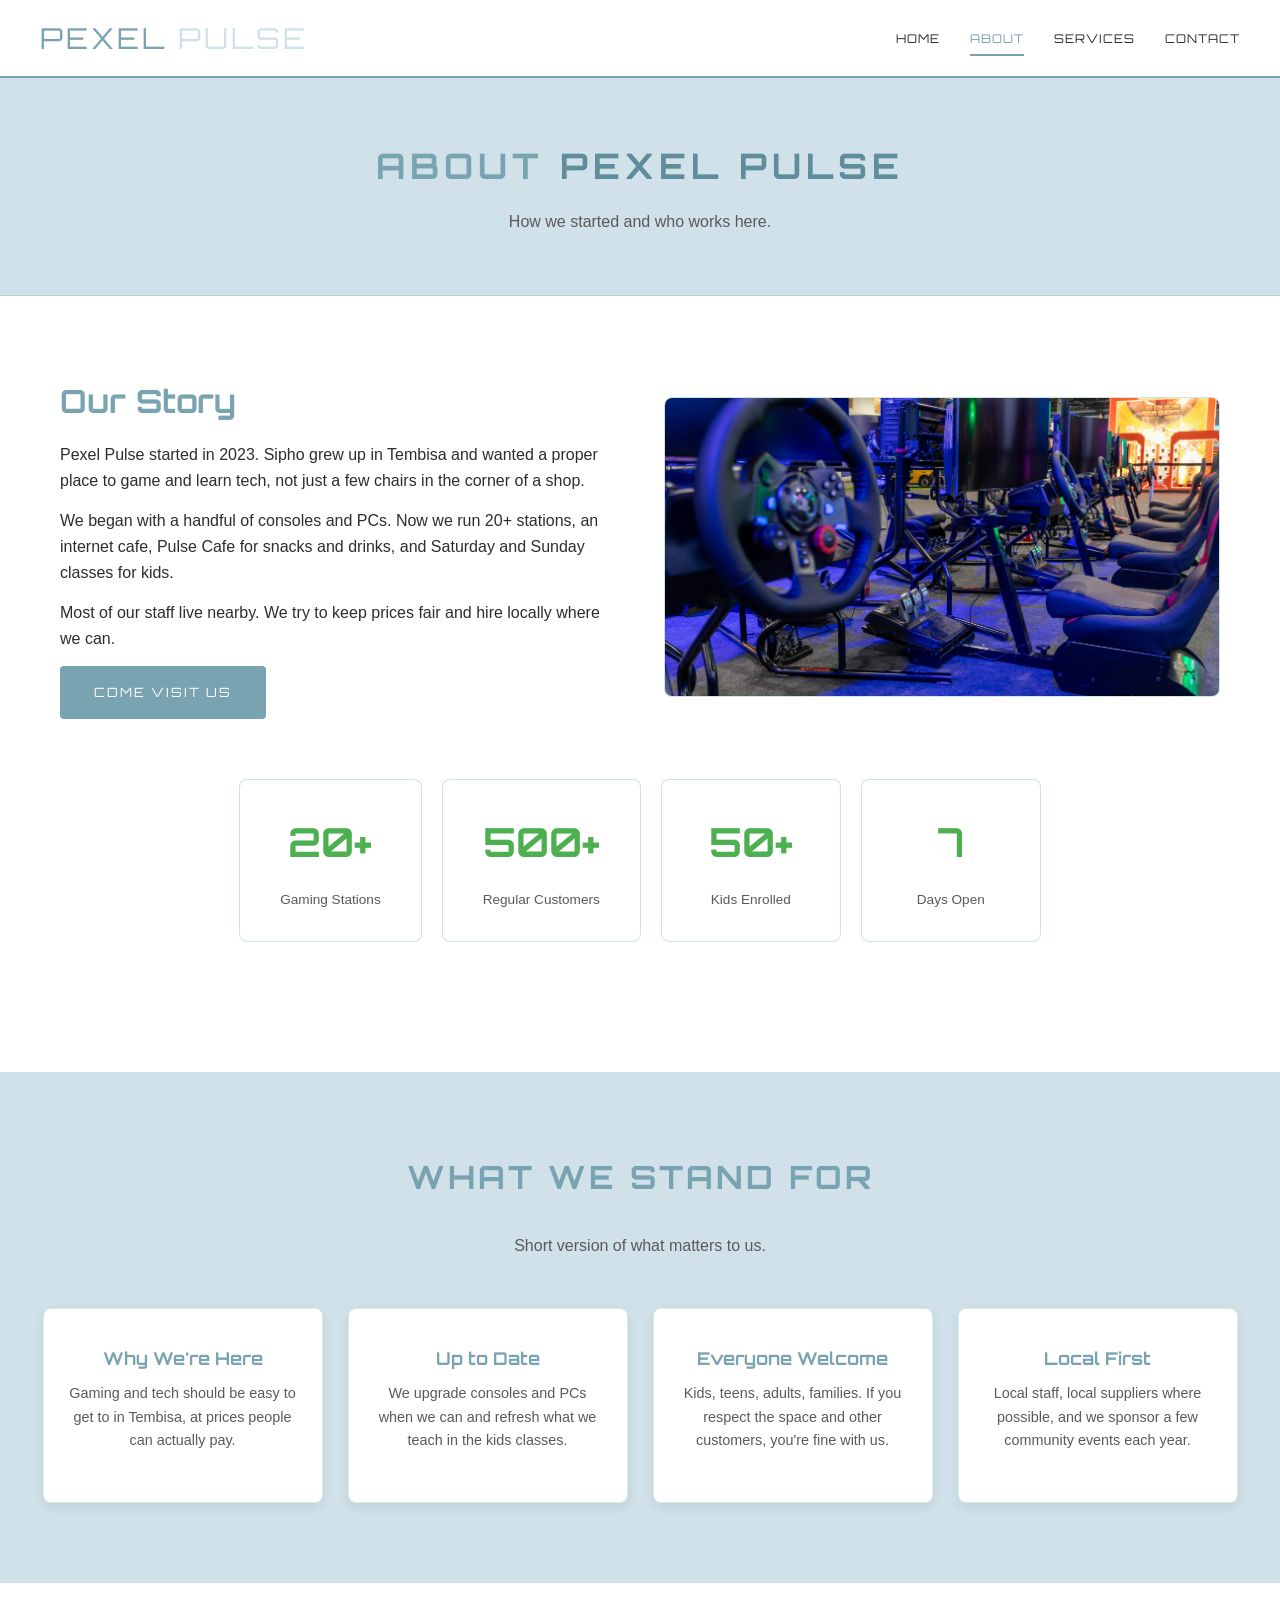
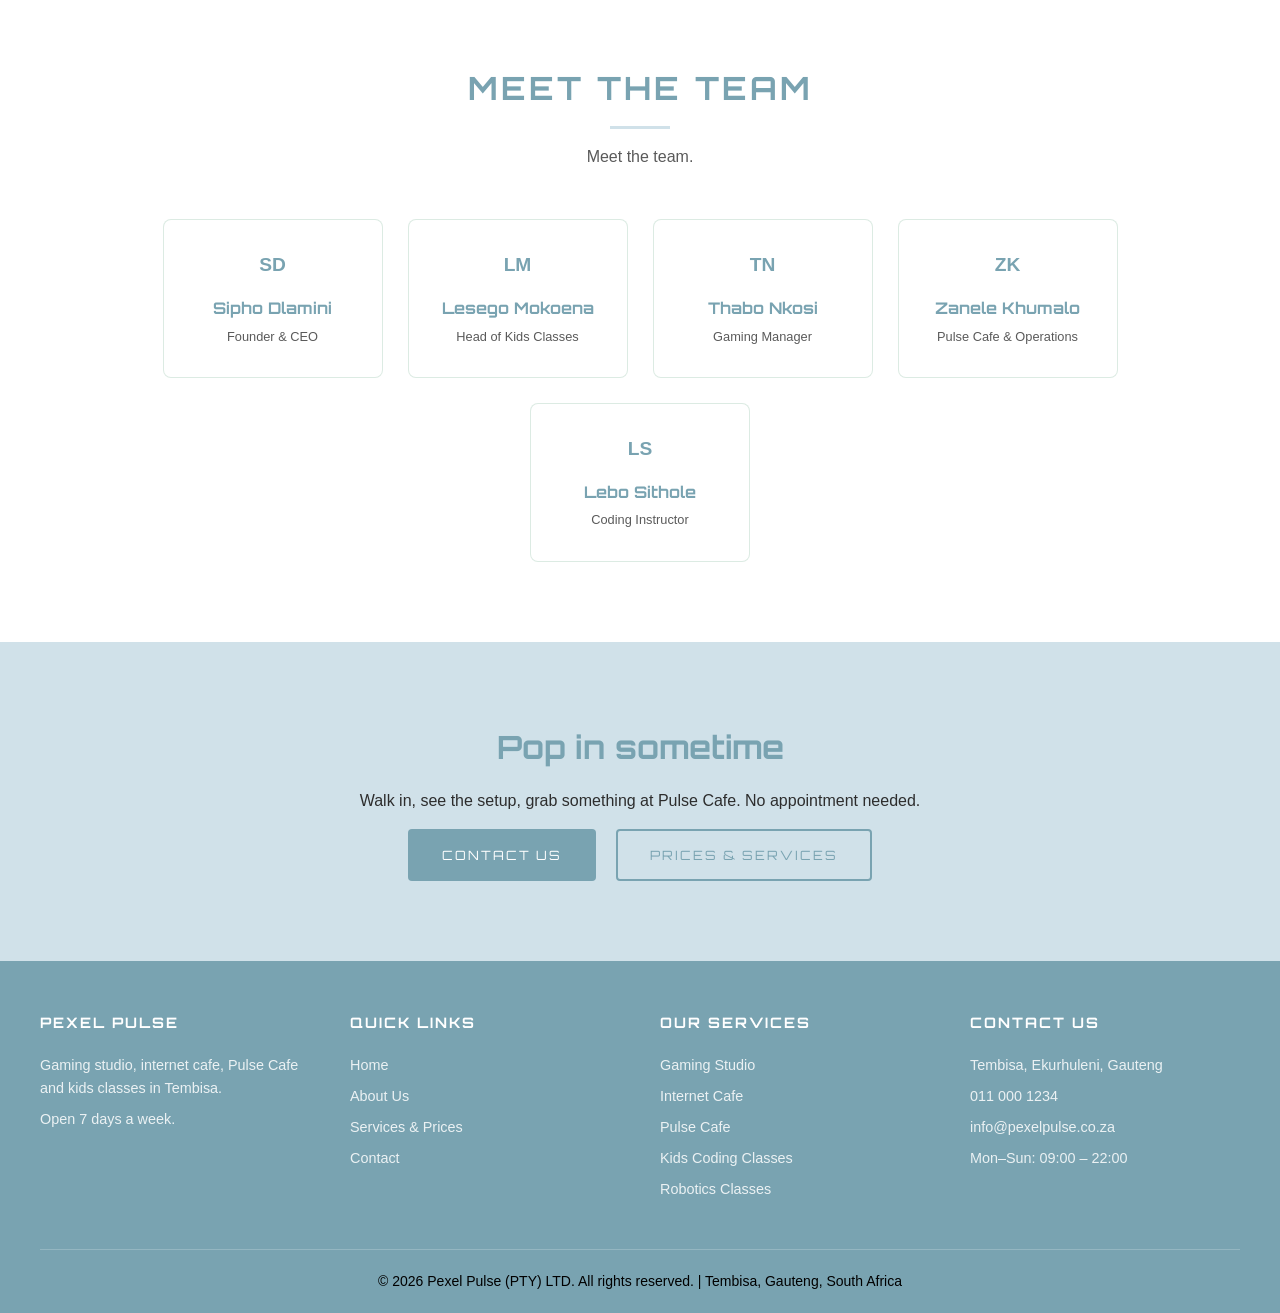
==== commit 31e9433e: "added README file" ====
--- a/about.html
+++ b/about.html
@@ -210,7 +210,7 @@
     </div>
 
     <div class="footer-bottom">
-      <p>&copy; 2025 Pexel Pulse (PTY) LTD. All rights reserved. | Tembisa, Gauteng, South Africa</p>
+      <p>&copy; 2026 Pexel Pulse (PTY) LTD. All rights reserved. | Tembisa, Gauteng, South Africa</p>
     </div>
   </footer>
 
